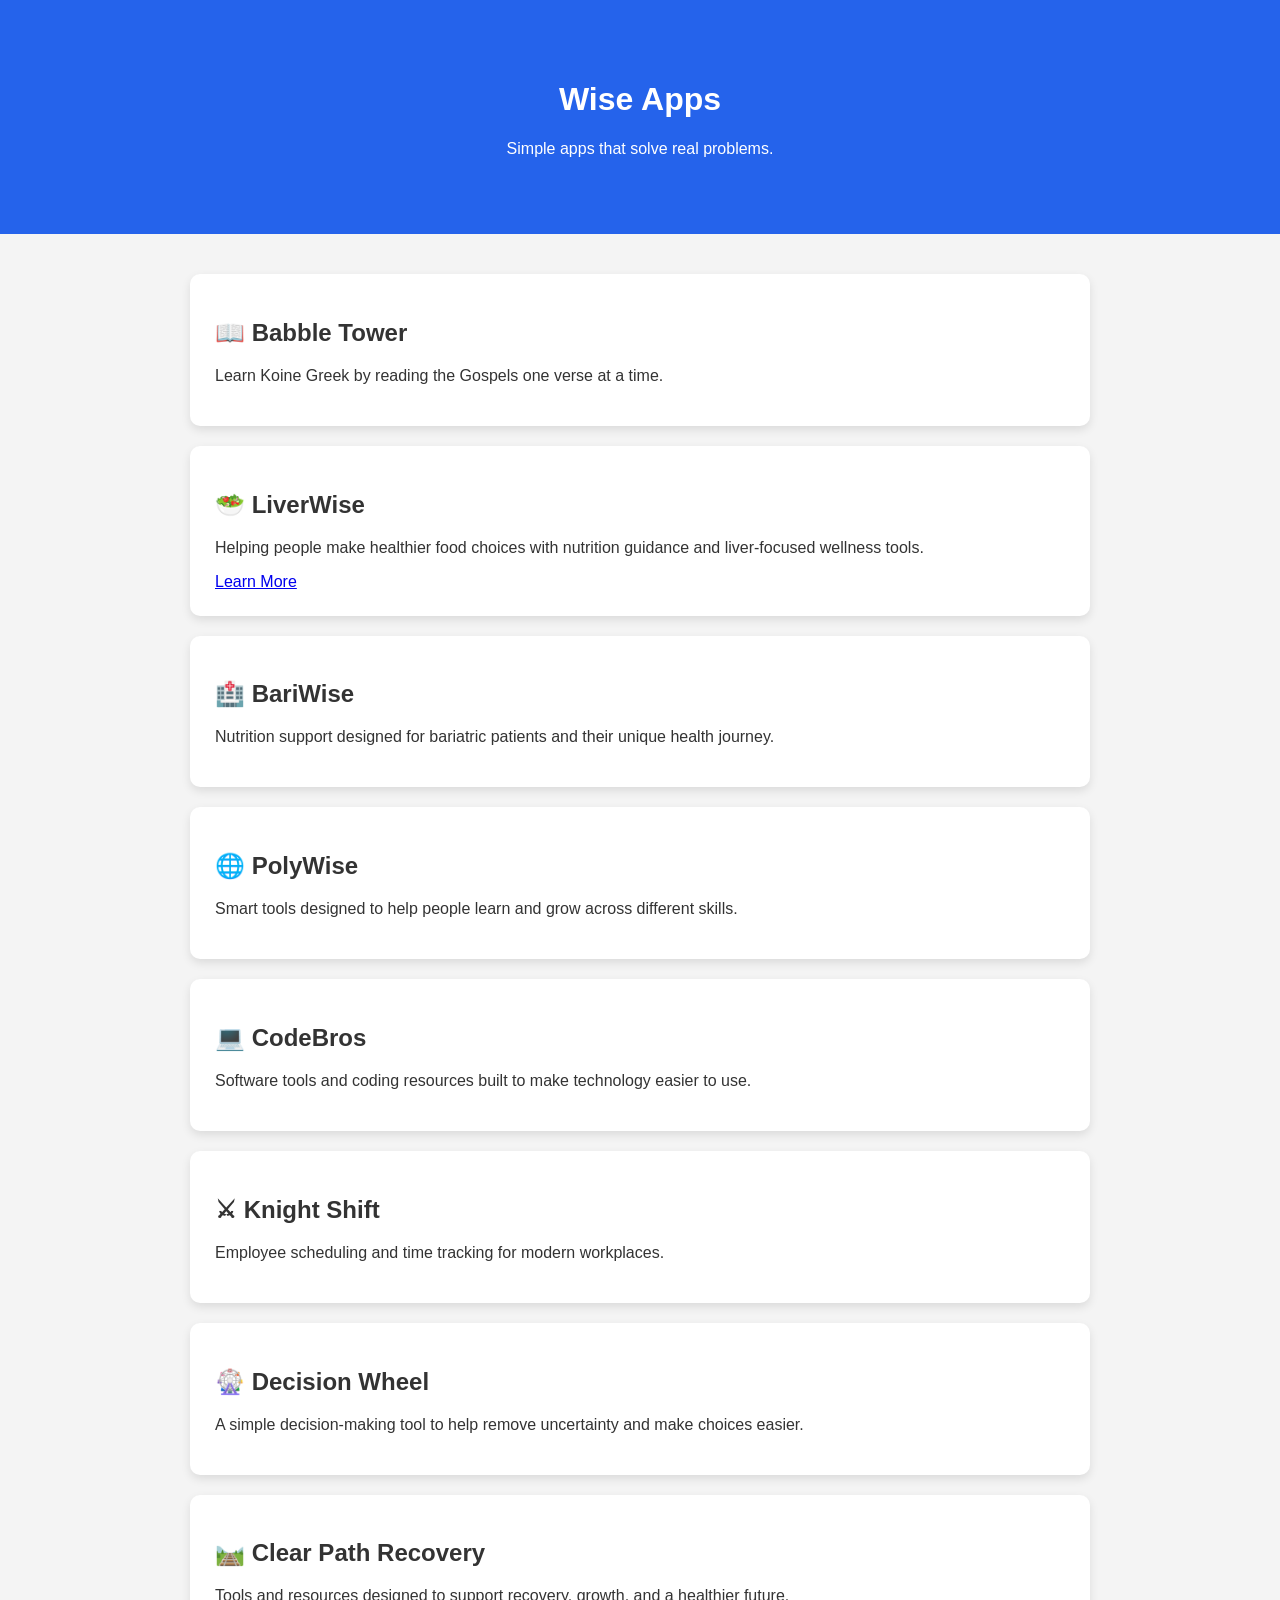
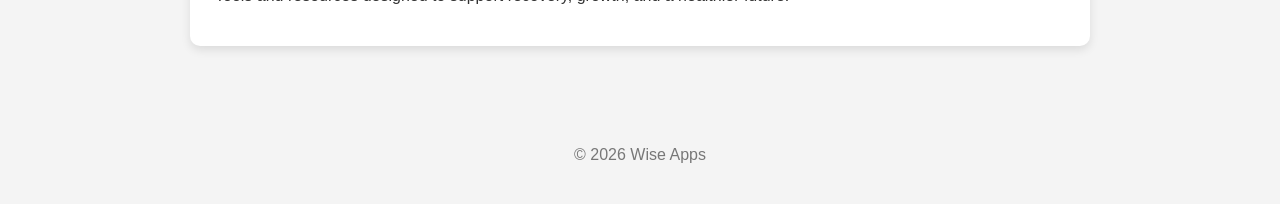
==== index.html @ 56e45f2d "Add LiverWise website page" ====
<!DOCTYPE html>
<html lang="en">
<head>
    <meta charset="UTF-8">
    <meta name="viewport" content="width=device-width, initial-scale=1.0">
    <title>Wise Apps</title>

    <link rel="stylesheet" href="styles.css">
</head>
<body>

<header>
    <h1>Wise Apps</h1>
    <p>Simple apps that solve real problems.</p>
</header>

<main>

<div class="card">
    <h2>📖 Babble Tower</h2>
    <p>Learn Koine Greek by reading the Gospels one verse at a time.</p>
</div>

<div class="card">
    <h2>🥗 LiverWise</h2>
    <p>Helping people make healthier food choices with nutrition guidance and liver-focused wellness tools.</p>
    <a href="apps/liverwise.html">Learn More</a>
</div>

<div class="card">
    <h2>🏥 BariWise</h2>
    <p>Nutrition support designed for bariatric patients and their unique health journey.</p>
</div>

<div class="card">
    <h2>🌐 PolyWise</h2>
    <p>Smart tools designed to help people learn and grow across different skills.</p>
</div>

<div class="card">
    <h2>💻 CodeBros</h2>
    <p>Software tools and coding resources built to make technology easier to use.</p>
</div>

<div class="card">
    <h2>⚔ Knight Shift</h2>
    <p>Employee scheduling and time tracking for modern workplaces.</p>
</div>

<div class="card">
    <h2>🎡 Decision Wheel</h2>
    <p>A simple decision-making tool to help remove uncertainty and make choices easier.</p>
</div>

<div class="card">
    <h2>🛤️ Clear Path Recovery</h2>
    <p>Tools and resources designed to support recovery, growth, and a healthier future.</p>
</div>

</main>

<footer>
    © 2026 Wise Apps
</footer>

<script src="script.js"></script>

</body>
</html>
---- styles.css ----
body{
    margin:0;
    font-family:Arial, Helvetica, sans-serif;
    background:#f4f4f4;
    color:#333;
}

header{
    background:#2563eb;
    color:white;
    text-align:center;
    padding:60px 20px;
}

main{
    max-width:900px;
    margin:auto;
    padding:40px 20px;
}

.card{
    background:white;
    padding:25px;
    margin-bottom:20px;
    border-radius:10px;
    box-shadow:0 4px 10px rgba(0,0,0,.1);
}

footer{
    text-align:center;
    padding:40px;
    color:#777;
}
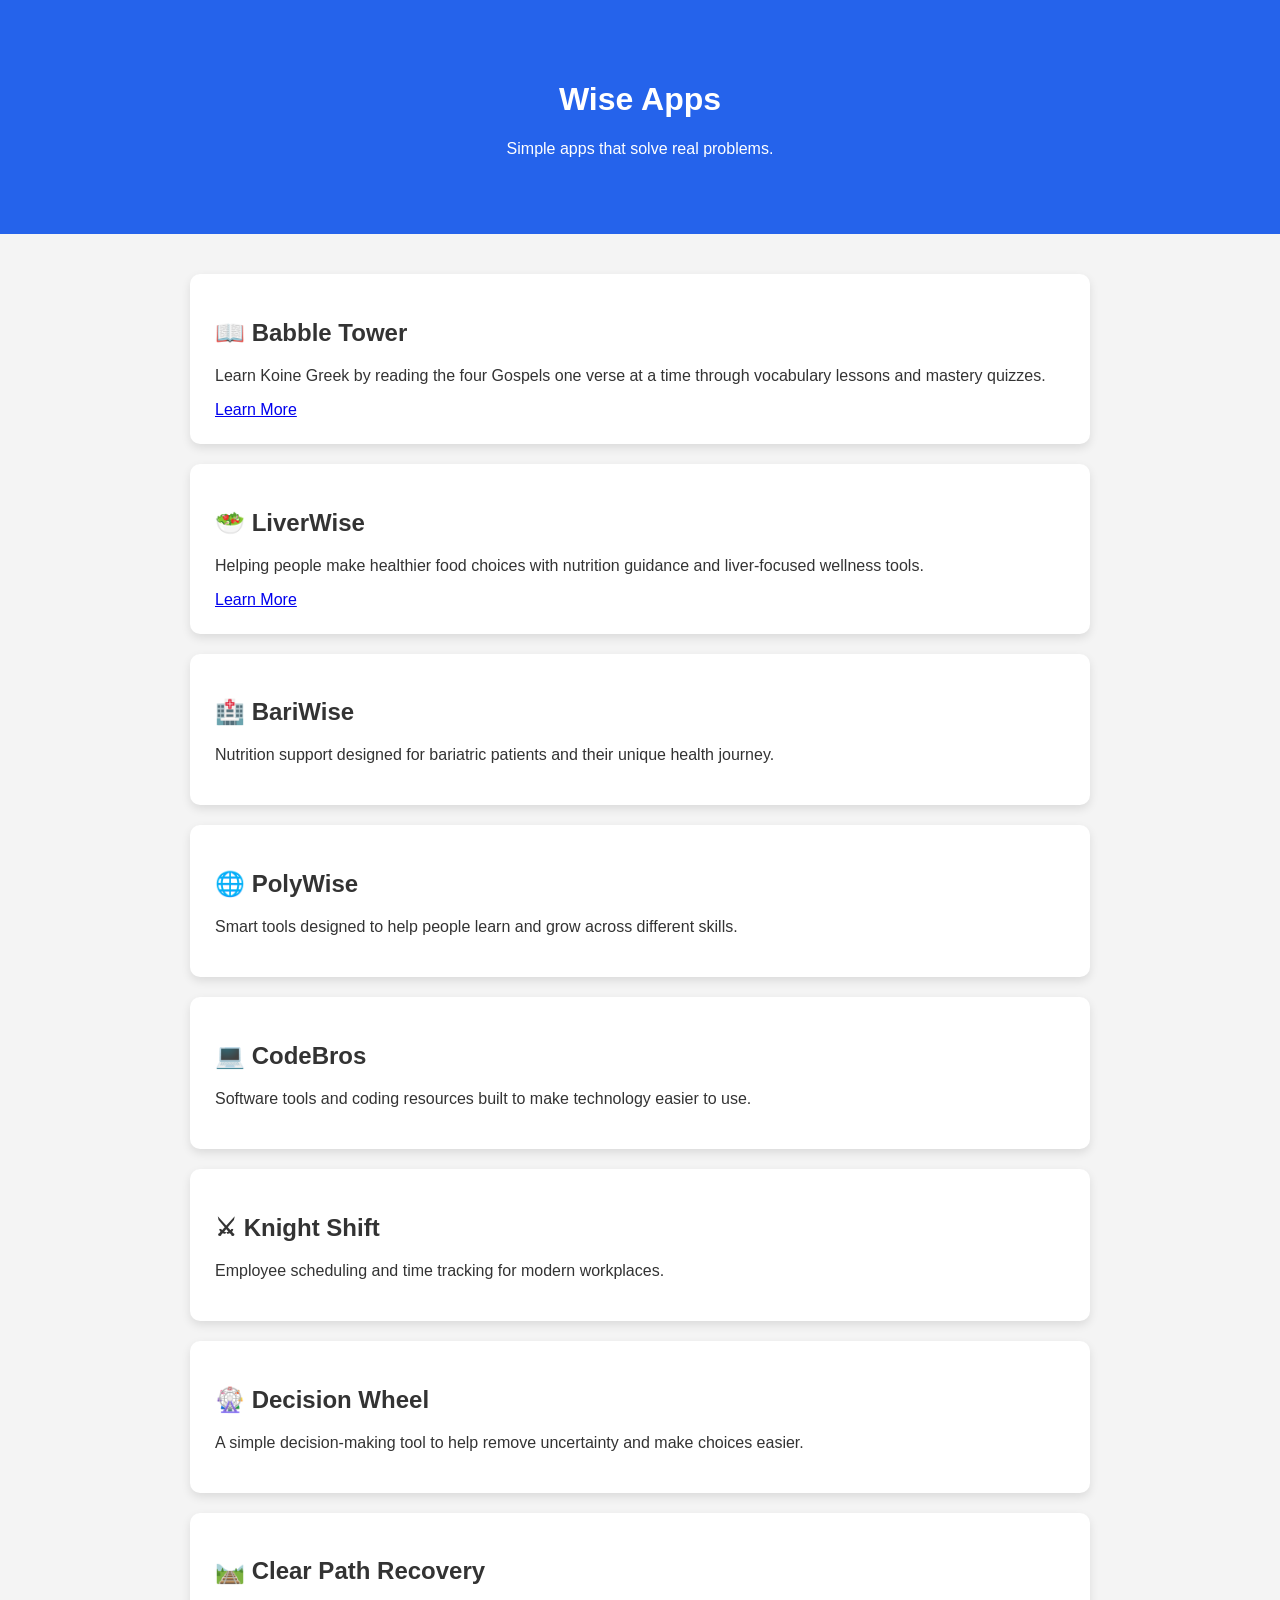
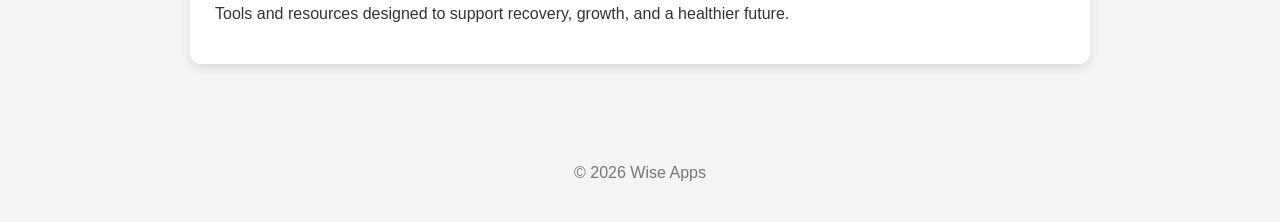
==== commit 7863a9b5: "Add Babble Tower website page" ====
--- a/index.html
+++ b/index.html
@@ -18,7 +18,8 @@
 
 <div class="card">
     <h2>📖 Babble Tower</h2>
-    <p>Learn Koine Greek by reading the Gospels one verse at a time.</p>
+    <p>Learn Koine Greek by reading the four Gospels one verse at a time through vocabulary lessons and mastery quizzes.</p>
+    <a href="apps/babble-tower.html">Learn More</a>
 </div>
 
 <div class="card">
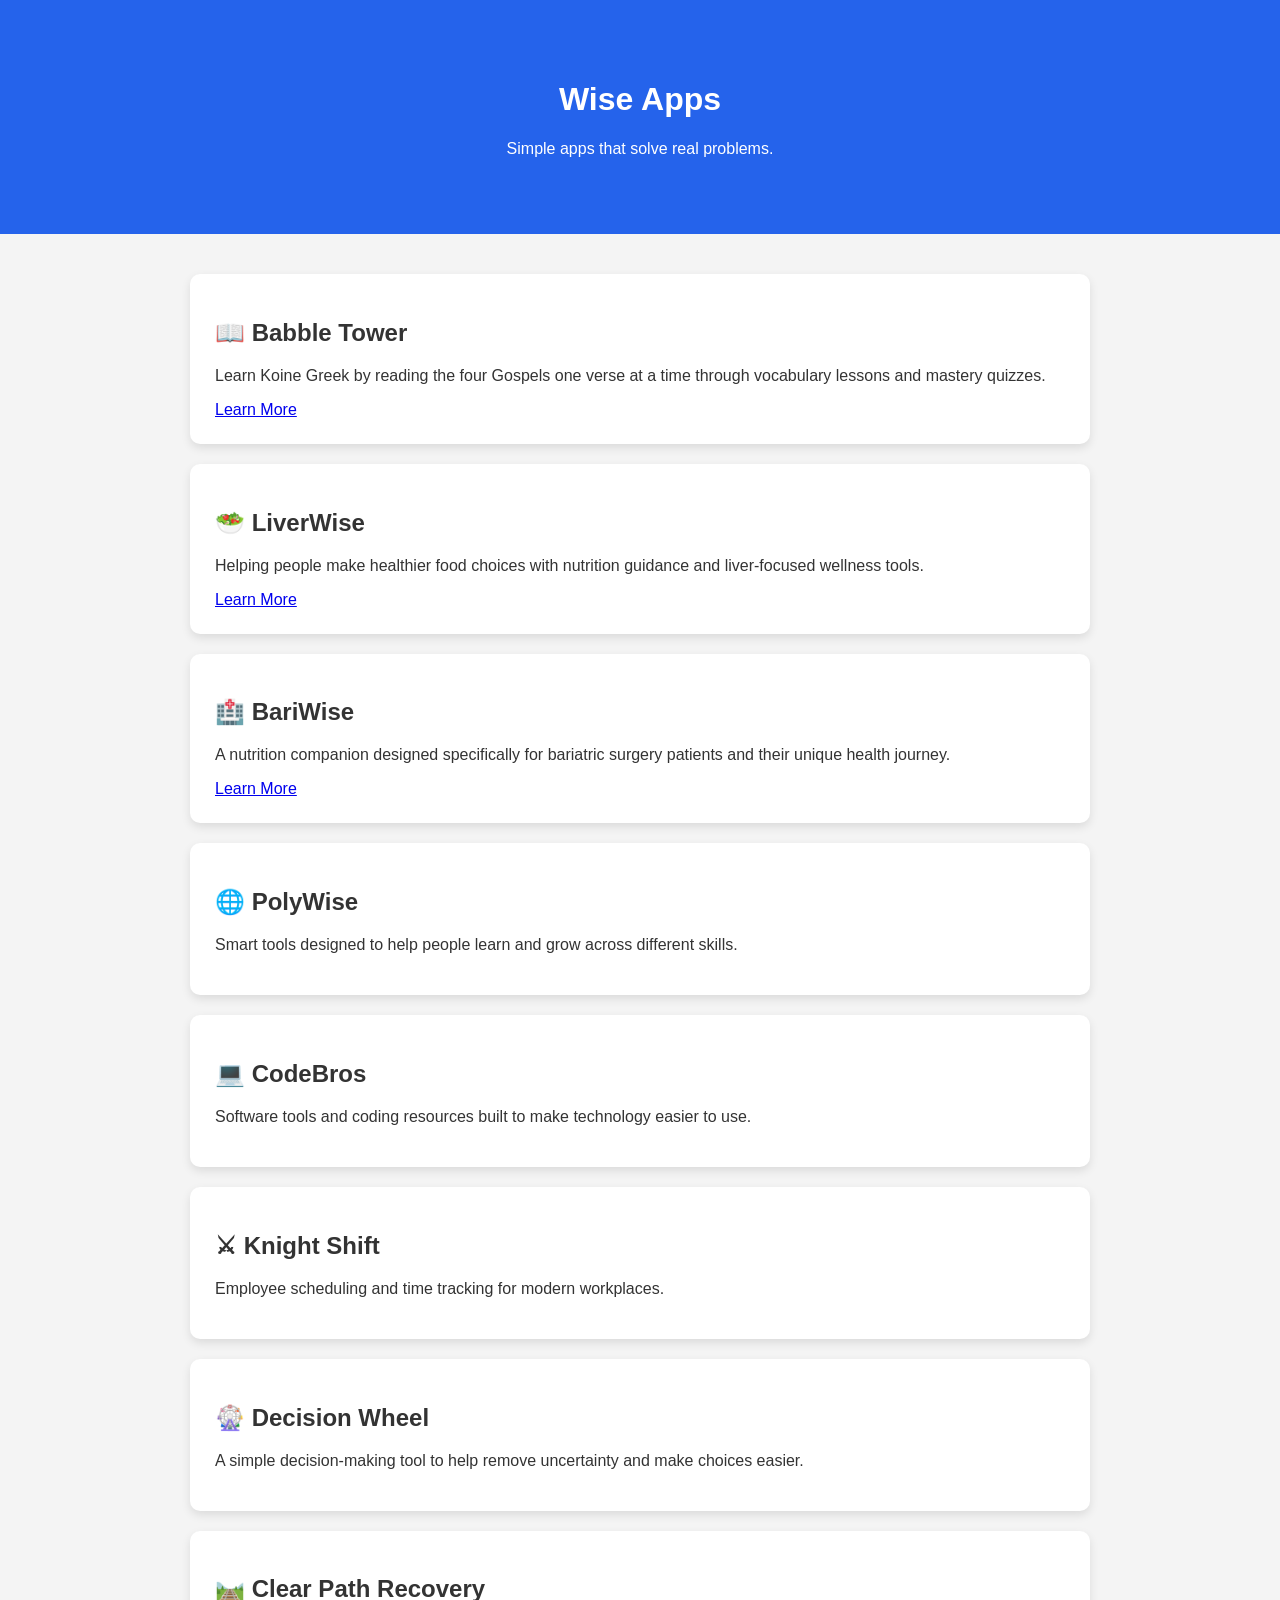
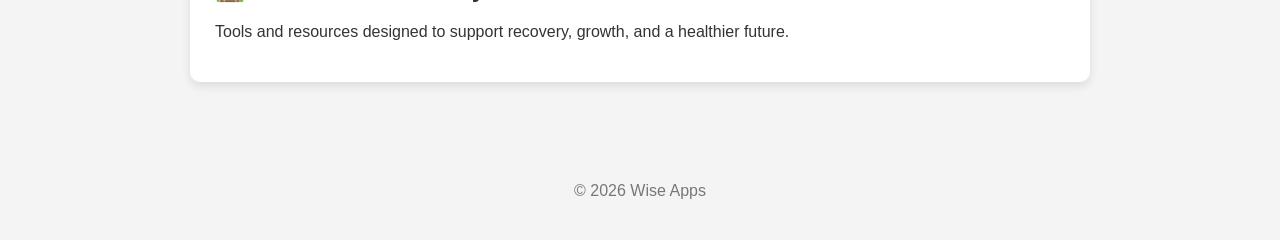
==== commit d571ece5: "Add BariWise website page" ====
--- a/index.html
+++ b/index.html
@@ -30,7 +30,8 @@
 
 <div class="card">
     <h2>🏥 BariWise</h2>
-    <p>Nutrition support designed for bariatric patients and their unique health journey.</p>
+    <p>A nutrition companion designed specifically for bariatric surgery patients and their unique health journey.</p>
+    <a href="apps/bariwise.html">Learn More</a>
 </div>
 
 <div class="card">
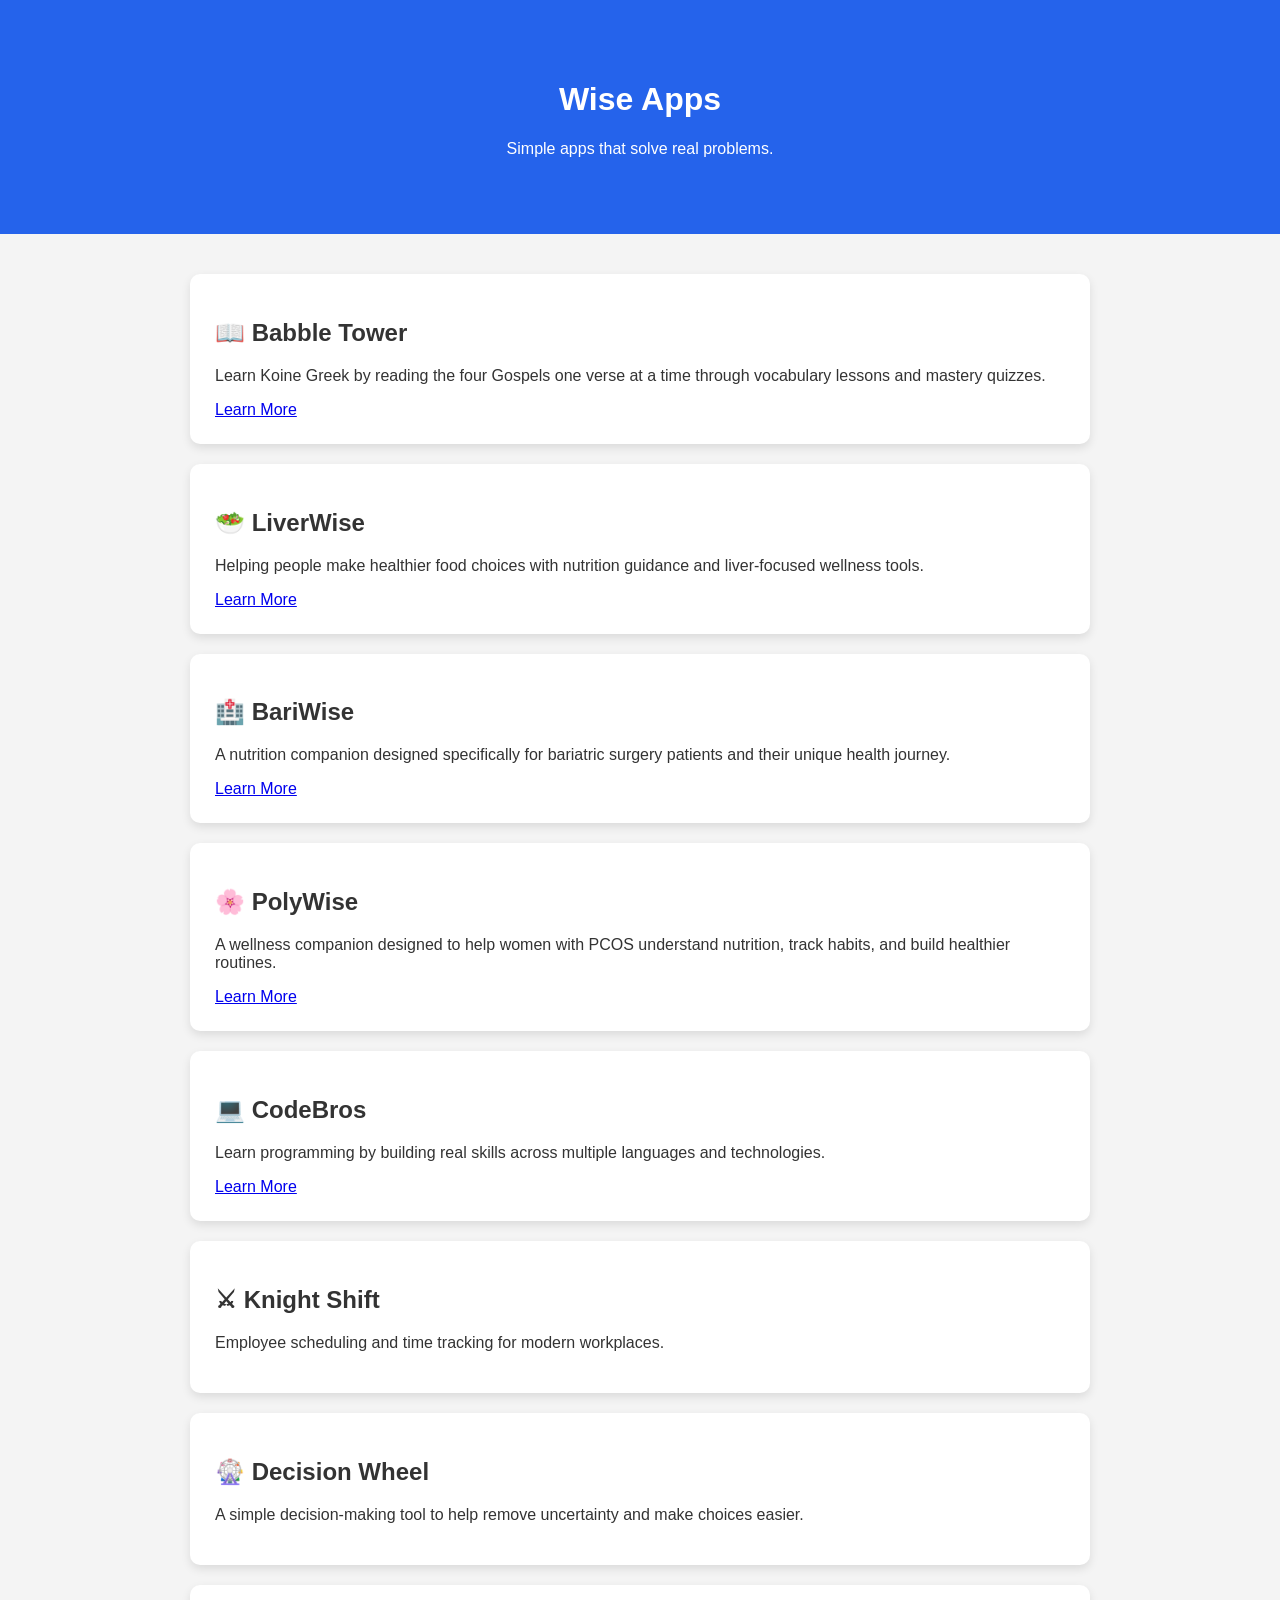
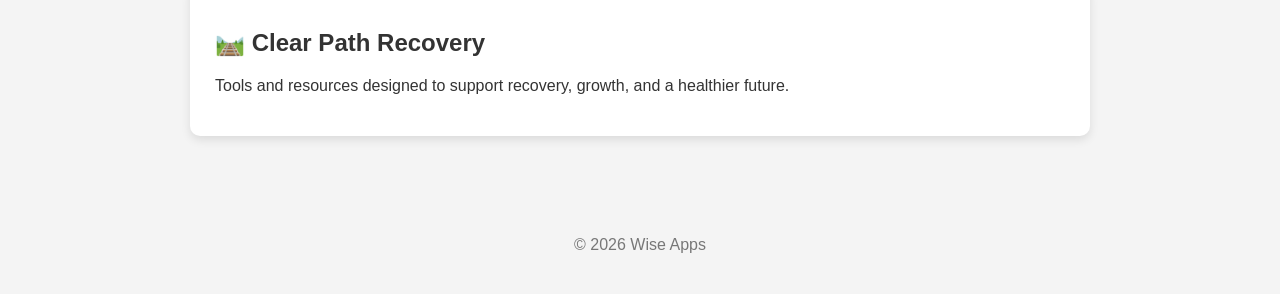
==== commit 1eef8775: "Add CodeBros website page" ====
--- a/index.html
+++ b/index.html
@@ -35,13 +35,15 @@
 </div>
 
 <div class="card">
-    <h2>🌐 PolyWise</h2>
-    <p>Smart tools designed to help people learn and grow across different skills.</p>
+    <h2>🌸 PolyWise</h2>
+    <p>A wellness companion designed to help women with PCOS understand nutrition, track habits, and build healthier routines.</p>
+    <a href="apps/polywise.html">Learn More</a>
 </div>
 
 <div class="card">
     <h2>💻 CodeBros</h2>
-    <p>Software tools and coding resources built to make technology easier to use.</p>
+    <p>Learn programming by building real skills across multiple languages and technologies.</p>
+    <a href="apps/codebros.html">Learn More</a>
 </div>
 
 <div class="card">
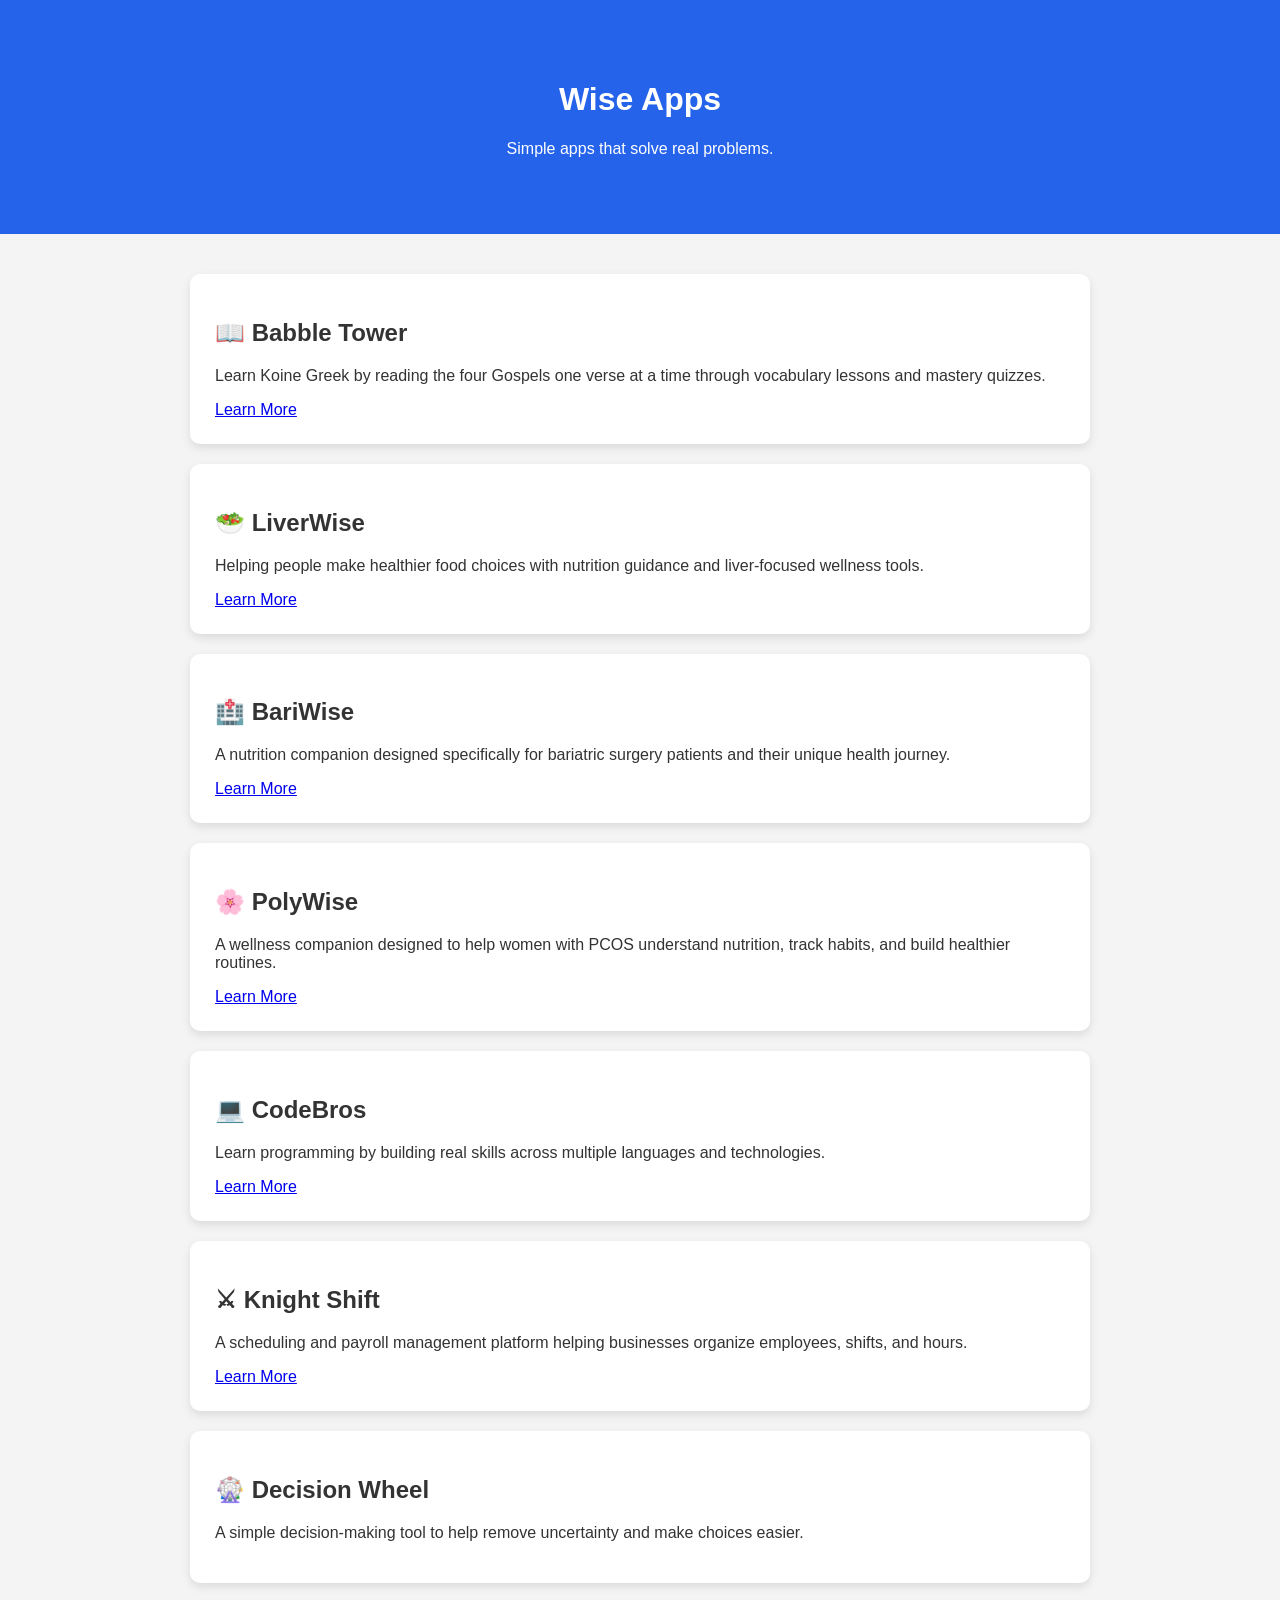
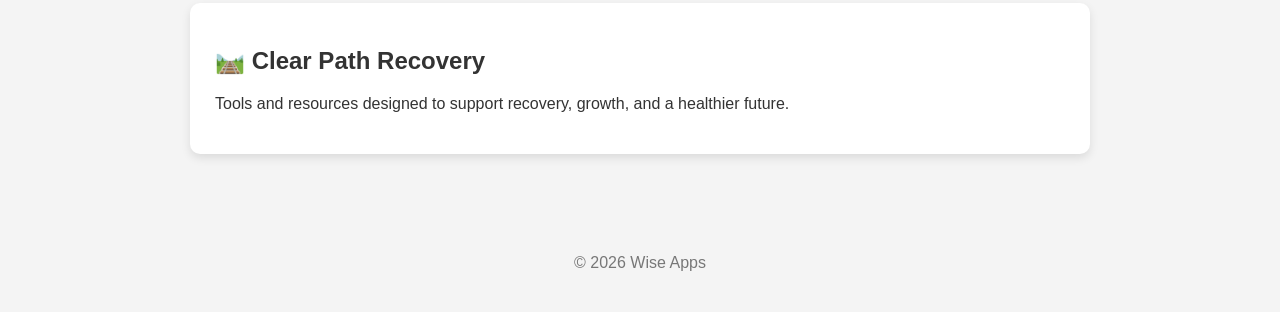
==== commit a646c63e: "Add Knight Shift website page" ====
--- a/index.html
+++ b/index.html
@@ -48,7 +48,8 @@
 
 <div class="card">
     <h2>⚔ Knight Shift</h2>
-    <p>Employee scheduling and time tracking for modern workplaces.</p>
+    <p>A scheduling and payroll management platform helping businesses organize employees, shifts, and hours.</p>
+    <a href="apps/knight-shift.html">Learn More</a>
 </div>
 
 <div class="card">
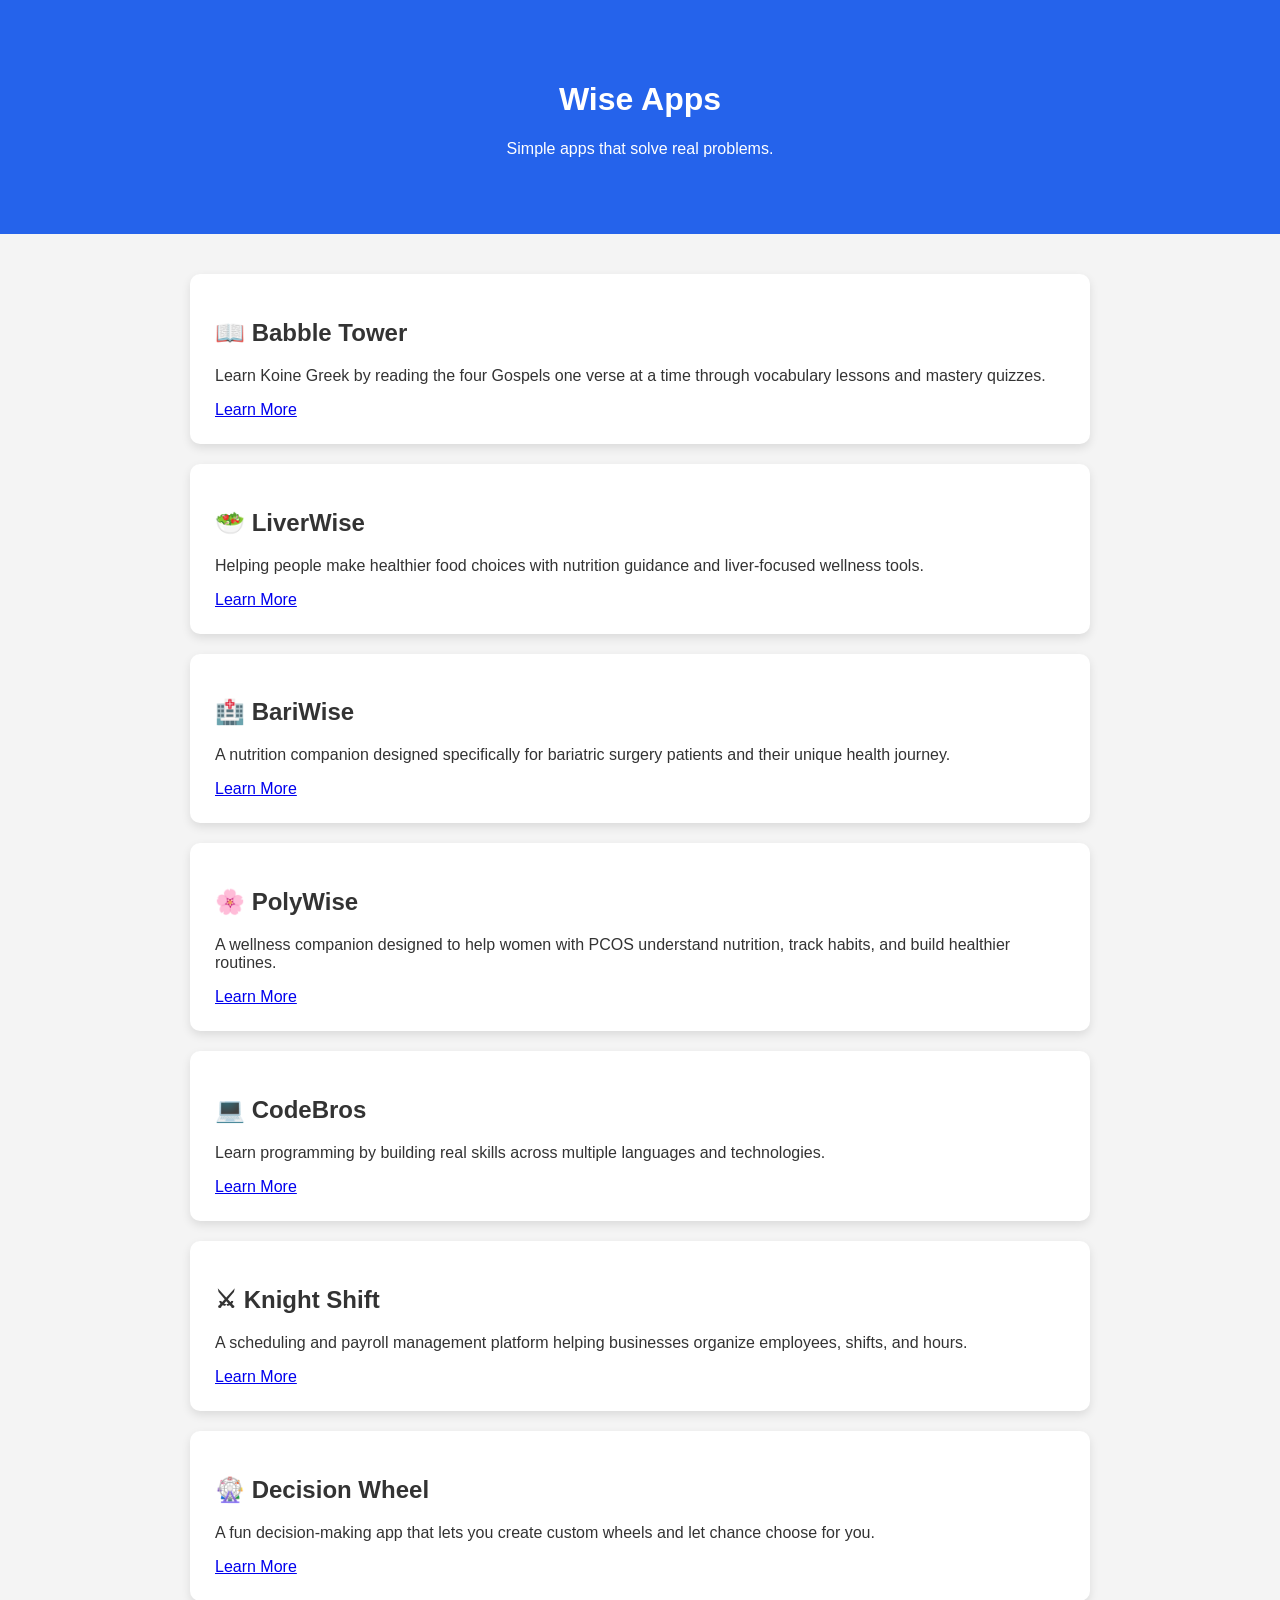
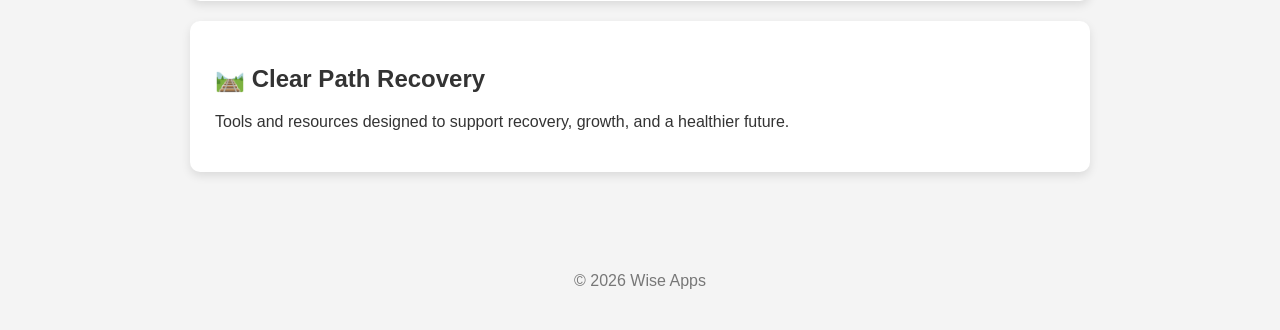
==== commit db8204f7: "Add Decision Wheel website page" ====
--- a/index.html
+++ b/index.html
@@ -54,7 +54,8 @@
 
 <div class="card">
     <h2>🎡 Decision Wheel</h2>
-    <p>A simple decision-making tool to help remove uncertainty and make choices easier.</p>
+    <p>A fun decision-making app that lets you create custom wheels and let chance choose for you.</p>
+    <a href="apps/decision-wheel.html">Learn More</a>
 </div>
 
 <div class="card">
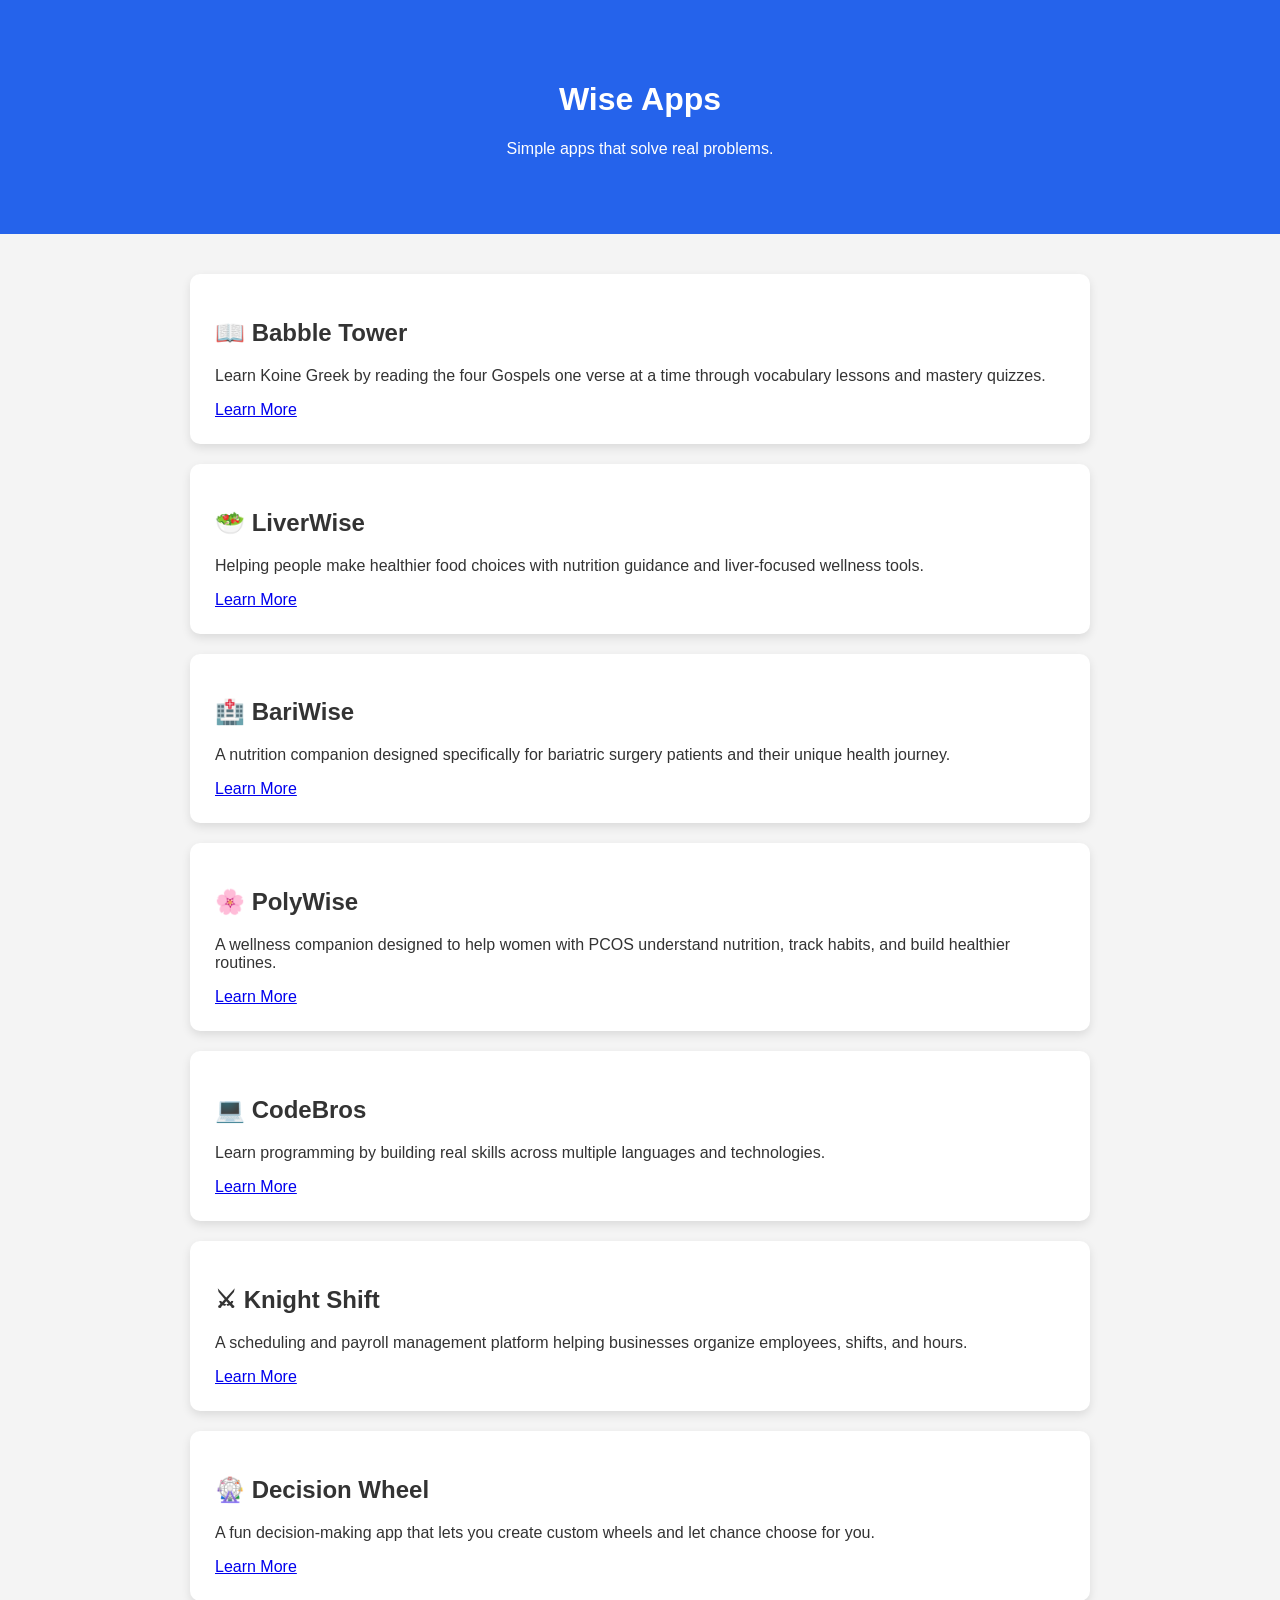
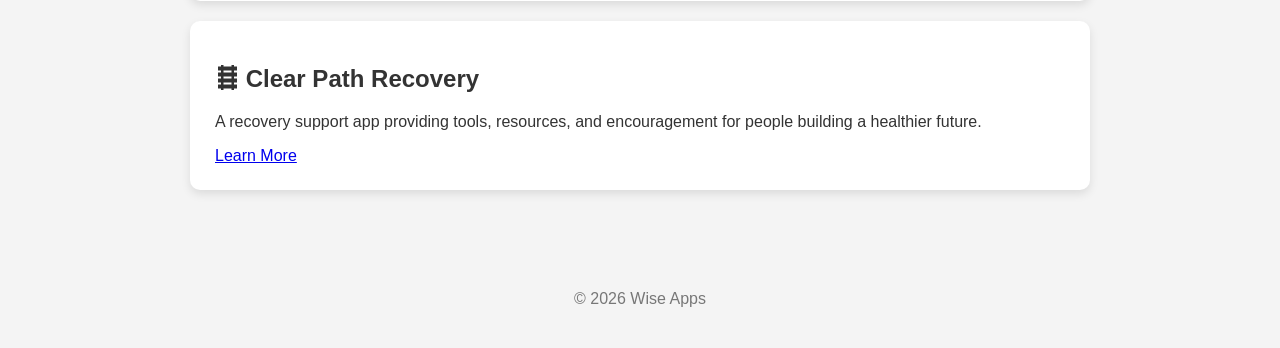
==== commit 25082251: "Add Clear Path Recovery website page" ====
--- a/index.html
+++ b/index.html
@@ -59,8 +59,9 @@
 </div>
 
 <div class="card">
-    <h2>🛤️ Clear Path Recovery</h2>
-    <p>Tools and resources designed to support recovery, growth, and a healthier future.</p>
+    <h2>🛤 Clear Path Recovery</h2>
+    <p>A recovery support app providing tools, resources, and encouragement for people building a healthier future.</p>
+    <a href="apps/clear-path-recovery.html">Learn More</a>
 </div>
 
 </main>
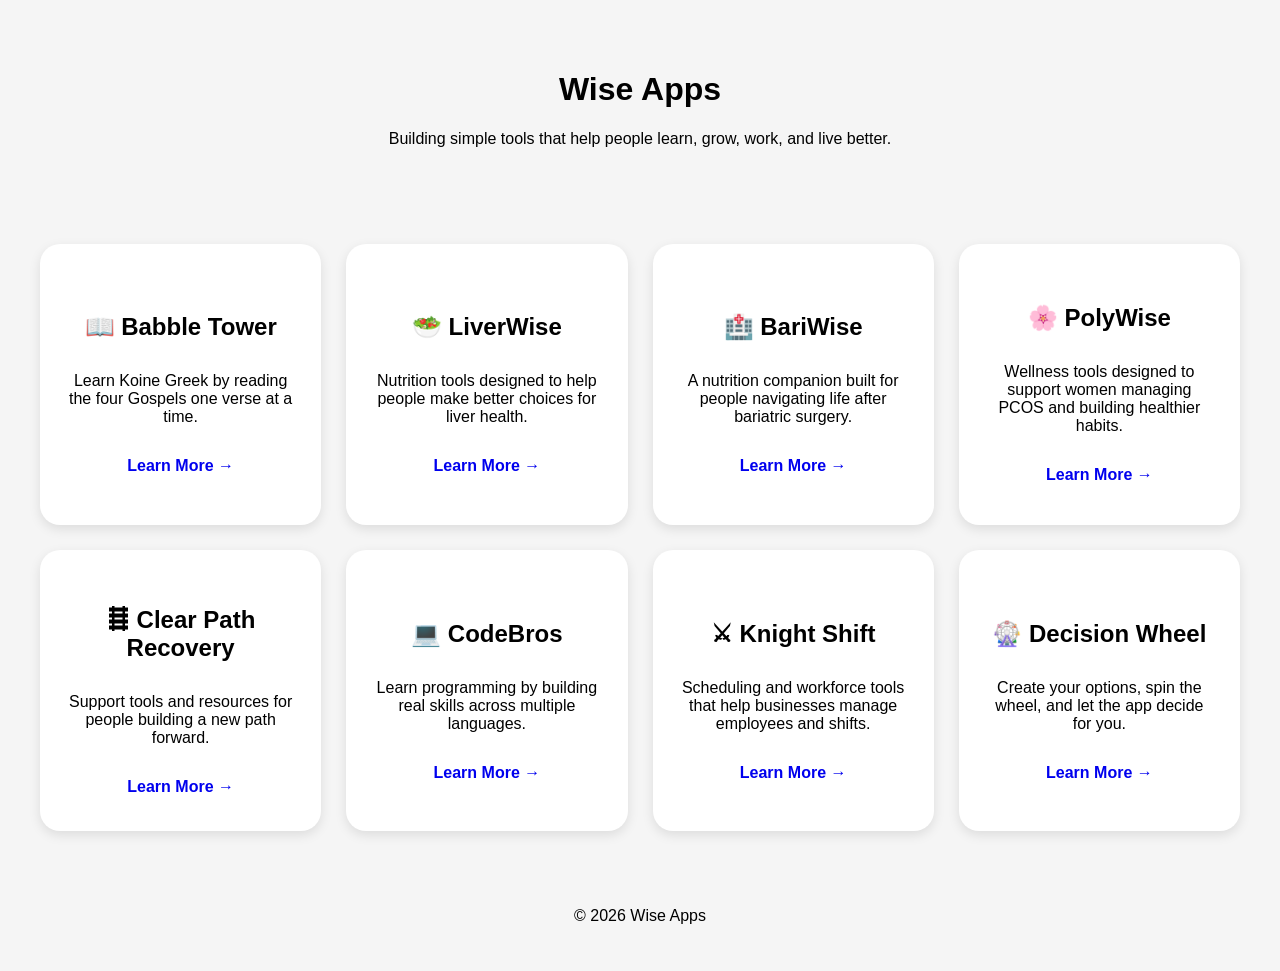
==== commit 5b88e180: "Redesign homepage with 2x4 app grid" ====
--- a/index.html
+++ b/index.html
@@ -1,76 +1,116 @@
 <!DOCTYPE html>
 <html lang="en">
+
 <head>
     <meta charset="UTF-8">
     <meta name="viewport" content="width=device-width, initial-scale=1.0">
+
     <title>Wise Apps</title>
 
     <link rel="stylesheet" href="styles.css">
 </head>
+
+
 <body>
 
-<header>
+<header class="hero">
+
     <h1>Wise Apps</h1>
-    <p>Simple apps that solve real problems.</p>
+
+    <p>
+        Building simple tools that help people learn, grow, work, and live better.
+    </p>
+
 </header>
 
-<main>
 
-<div class="card">
-    <h2>📖 Babble Tower</h2>
-    <p>Learn Koine Greek by reading the four Gospels one verse at a time through vocabulary lessons and mastery quizzes.</p>
-    <a href="apps/babble-tower.html">Learn More</a>
-</div>
+<main class="apps-grid">
 
-<div class="card">
-    <h2>🥗 LiverWise</h2>
-    <p>Helping people make healthier food choices with nutrition guidance and liver-focused wellness tools.</p>
-    <a href="apps/liverwise.html">Learn More</a>
-</div>
 
-<div class="card">
-    <h2>🏥 BariWise</h2>
-    <p>A nutrition companion designed specifically for bariatric surgery patients and their unique health journey.</p>
-    <a href="apps/bariwise.html">Learn More</a>
-</div>
+    <div class="app-card">
+        <h2>📖 Babble Tower</h2>
+        <p>
+            Learn Koine Greek by reading the four Gospels one verse at a time.
+        </p>
+        <a href="apps/babble-tower.html">Learn More →</a>
+    </div>
 
-<div class="card">
-    <h2>🌸 PolyWise</h2>
-    <p>A wellness companion designed to help women with PCOS understand nutrition, track habits, and build healthier routines.</p>
-    <a href="apps/polywise.html">Learn More</a>
-</div>
 
-<div class="card">
-    <h2>💻 CodeBros</h2>
-    <p>Learn programming by building real skills across multiple languages and technologies.</p>
-    <a href="apps/codebros.html">Learn More</a>
-</div>
+    <div class="app-card">
+        <h2>🥗 LiverWise</h2>
+        <p>
+            Nutrition tools designed to help people make better choices for liver health.
+        </p>
+        <a href="apps/liverwise.html">Learn More →</a>
+    </div>
 
-<div class="card">
-    <h2>⚔ Knight Shift</h2>
-    <p>A scheduling and payroll management platform helping businesses organize employees, shifts, and hours.</p>
-    <a href="apps/knight-shift.html">Learn More</a>
-</div>
 
-<div class="card">
-    <h2>🎡 Decision Wheel</h2>
-    <p>A fun decision-making app that lets you create custom wheels and let chance choose for you.</p>
-    <a href="apps/decision-wheel.html">Learn More</a>
-</div>
+    <div class="app-card">
+        <h2>🏥 BariWise</h2>
+        <p>
+            A nutrition companion built for people navigating life after bariatric surgery.
+        </p>
+        <a href="apps/bariwise.html">Learn More →</a>
+    </div>
 
-<div class="card">
-    <h2>🛤 Clear Path Recovery</h2>
-    <p>A recovery support app providing tools, resources, and encouragement for people building a healthier future.</p>
-    <a href="apps/clear-path-recovery.html">Learn More</a>
-</div>
+
+    <div class="app-card">
+        <h2>🌸 PolyWise</h2>
+        <p>
+            Wellness tools designed to support women managing PCOS and building healthier habits.
+        </p>
+        <a href="apps/polywise.html">Learn More →</a>
+    </div>
+
+
+    <div class="app-card">
+        <h2>🛤 Clear Path Recovery</h2>
+        <p>
+            Support tools and resources for people building a new path forward.
+        </p>
+        <a href="apps/clear-path-recovery.html">Learn More →</a>
+    </div>
+
+
+    <div class="app-card">
+        <h2>💻 CodeBros</h2>
+        <p>
+            Learn programming by building real skills across multiple languages.
+        </p>
+        <a href="apps/codebros.html">Learn More →</a>
+    </div>
+
+
+    <div class="app-card">
+        <h2>⚔ Knight Shift</h2>
+        <p>
+            Scheduling and workforce tools that help businesses manage employees and shifts.
+        </p>
+        <a href="apps/knight-shift.html">Learn More →</a>
+    </div>
+
+
+    <div class="app-card">
+        <h2>🎡 Decision Wheel</h2>
+        <p>
+            Create your options, spin the wheel, and let the app decide for you.
+        </p>
+        <a href="apps/decision-wheel.html">Learn More →</a>
+    </div>
+
 
 </main>
 
+
 <footer>
-    © 2026 Wise Apps
+
+    <p>
+        © 2026 Wise Apps
+    </p>
+
 </footer>
 
-<script src="script.js"></script>
 
 </body>
+
 </html>
--- a/styles.css
+++ b/styles.css
@@ -1,33 +1,78 @@
-body{
-    margin:0;
-    font-family:Arial, Helvetica, sans-serif;
-    background:#f4f4f4;
-    color:#333;
+body {
+    font-family: Arial, sans-serif;
+    margin: 0;
+    background: #f5f5f5;
 }
 
-header{
-    background:#2563eb;
-    color:white;
-    text-align:center;
-    padding:60px 20px;
+
+.hero {
+    text-align: center;
+    padding: 50px 20px;
 }
 
-main{
-    max-width:900px;
-    margin:auto;
-    padding:40px 20px;
+
+.apps-grid {
+    max-width: 1200px;
+    margin: auto;
+    padding: 30px 20px;
+
+    display: grid;
+    grid-template-columns: repeat(4, 1fr);
+    gap: 25px;
 }
 
-.card{
-    background:white;
-    padding:25px;
-    margin-bottom:20px;
-    border-radius:10px;
-    box-shadow:0 4px 10px rgba(0,0,0,.1);
+
+.app-card {
+    background: white;
+
+    aspect-ratio: 1 / 1;
+
+    border-radius: 20px;
+
+    padding: 25px;
+
+    display: flex;
+    flex-direction: column;
+    justify-content: center;
+    align-items: center;
+
+    text-align: center;
+
+    box-shadow: 0 4px 12px rgba(0,0,0,0.1);
 }
 
-footer{
-    text-align:center;
-    padding:40px;
-    color:#777;
+
+.app-card h2 {
+    margin-bottom: 15px;
+}
+
+
+.app-card a {
+    margin-top: 15px;
+    text-decoration: none;
+    font-weight: bold;
+}
+
+
+footer {
+    text-align: center;
+    padding: 30px;
+}
+
+
+@media(max-width:900px){
+
+    .apps-grid {
+        grid-template-columns: repeat(2, 1fr);
+    }
+
+}
+
+
+@media(max-width:500px){
+
+    .apps-grid {
+        grid-template-columns: 1fr;
+    }
+
 }
